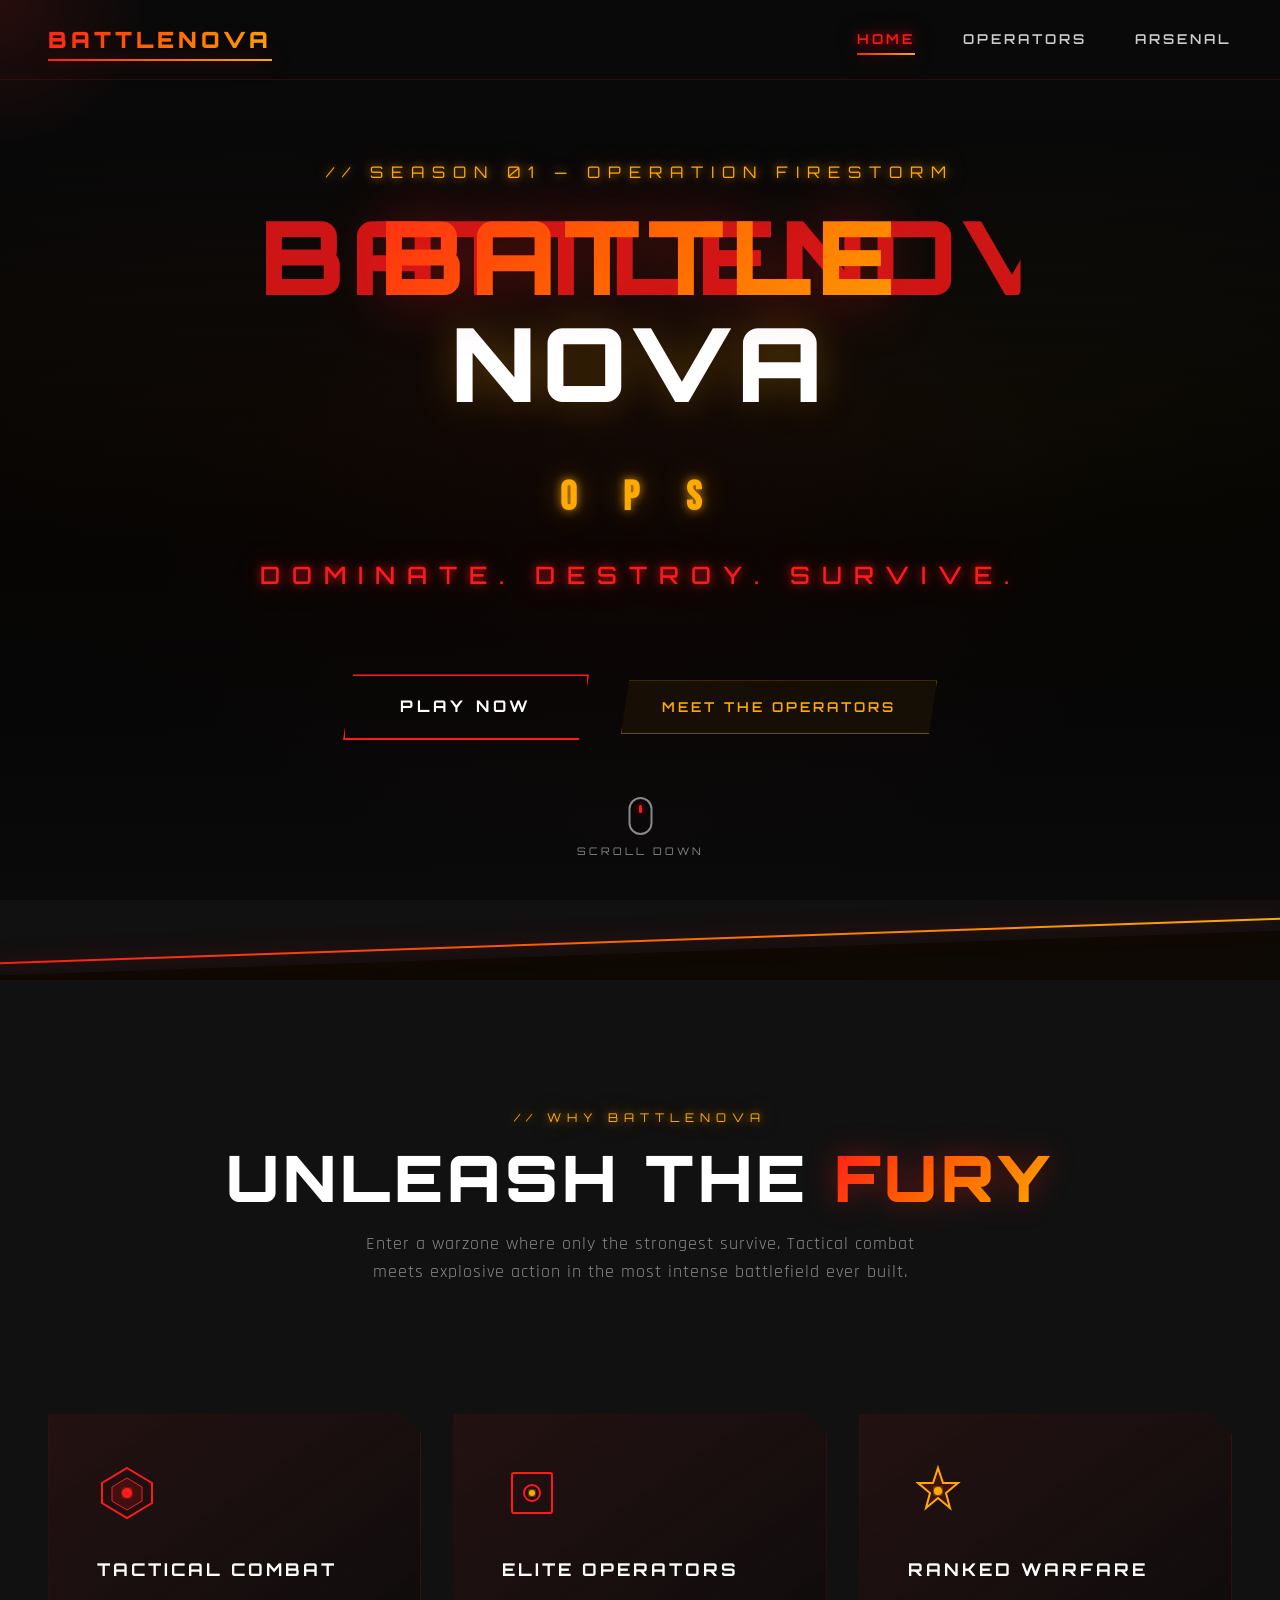
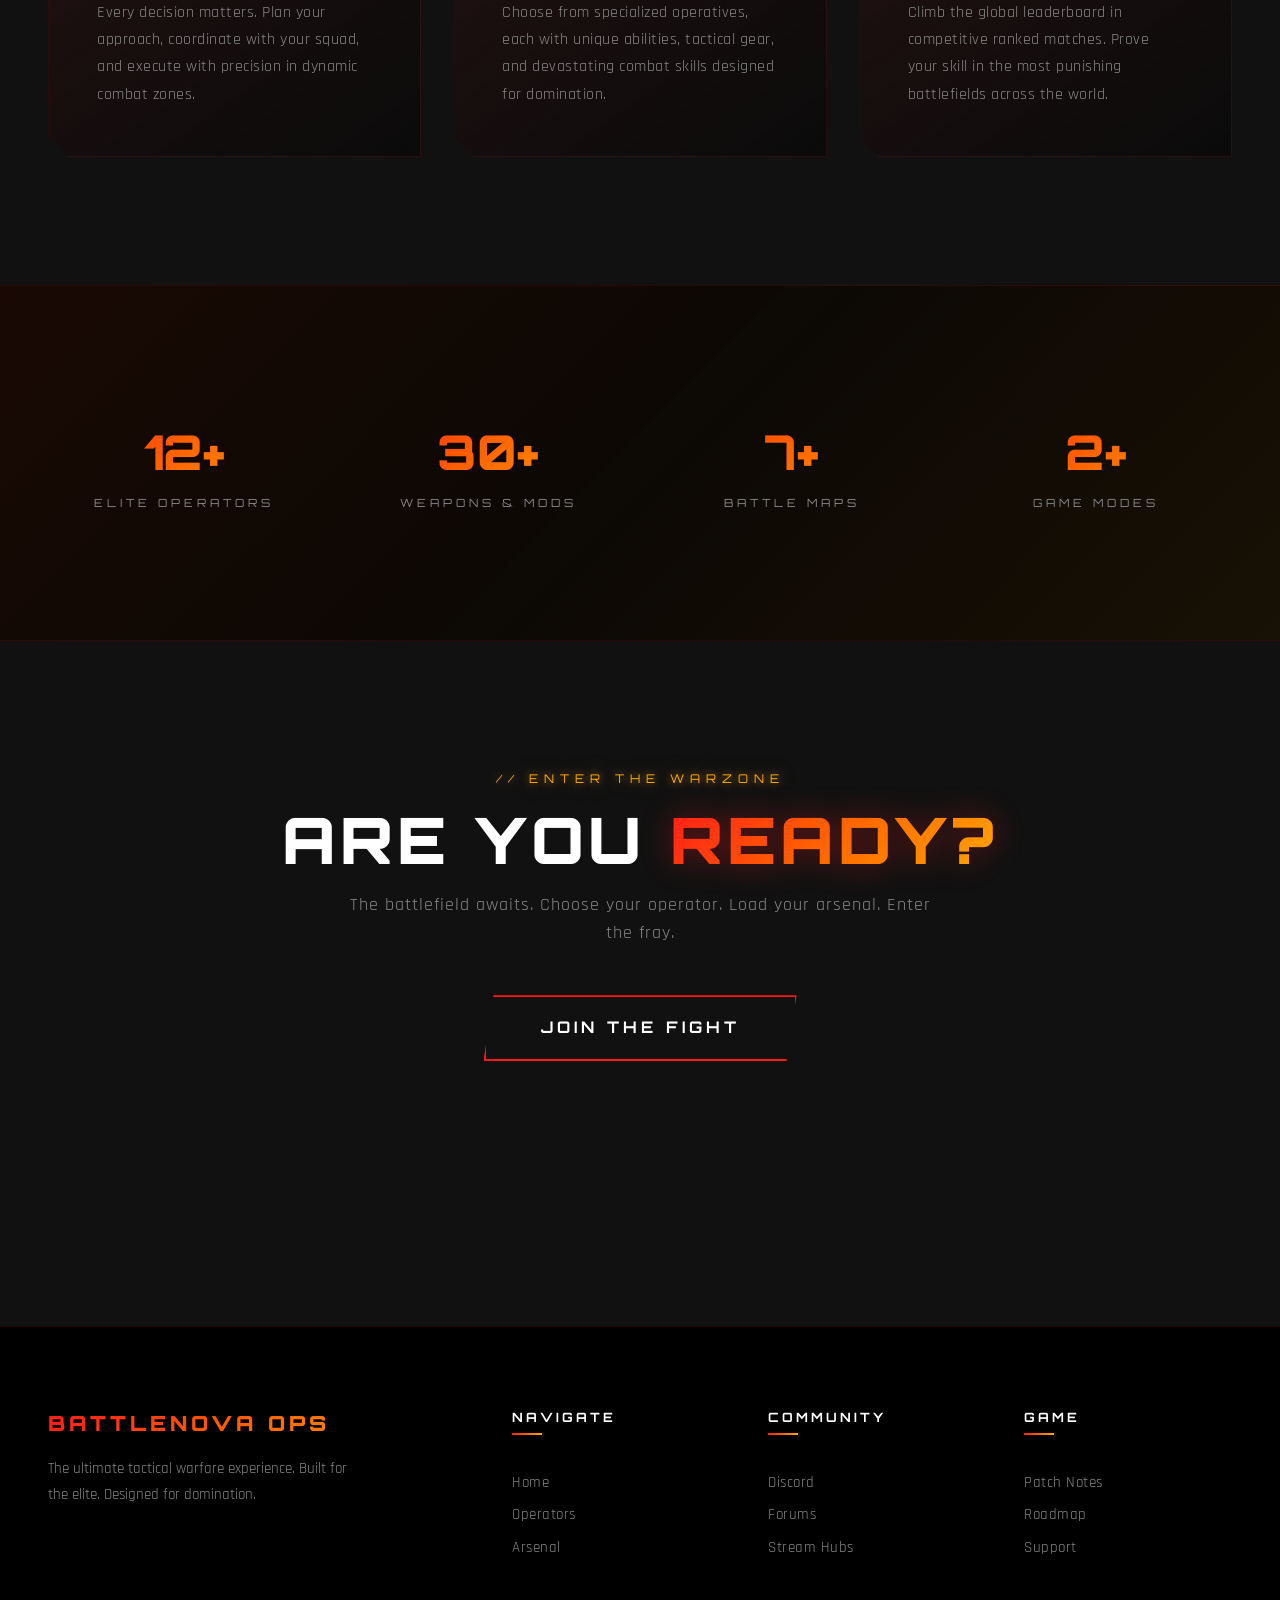
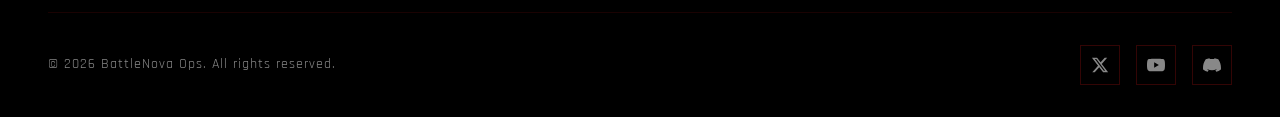
==== index.html @ f90d077b "Add files via upload" ====
<!DOCTYPE html>
<html lang="en">
<head>
  <meta charset="UTF-8">
  <meta name="viewport" content="width=device-width, initial-scale=1.0">
  <meta name="description" content="BattleNova Ops — An ultra-intense futuristic tactical shooter. Dominate. Destroy. Survive.">
  <title>BattleNova Ops — Dominate. Destroy. Survive.</title>
  <link rel="stylesheet" href="styles.css">
  <link rel="icon" href="data:image/svg+xml,<svg xmlns='http://www.w3.org/2000/svg' viewBox='0 0 100 100'><text y='.9em' font-size='90'>🔥</text></svg>">
</head>
<body class="animated-bg">
  <!-- Cursor Glow -->
  <div class="cursor-glow" id="cursorGlow"></div>

  <!-- Page Transition -->
  <div class="page-transition" id="pageTransition"></div>

  <!-- Particle Canvas -->
  <canvas id="particles-canvas"></canvas>

  <!-- Navigation -->
  <nav class="navbar" id="navbar">
    <a href="index.html" class="nav-logo">BattleNova</a>
    <ul class="nav-links" id="navLinks">
      <li><a href="index.html" class="nav-link active">Home</a></li>
      <li><a href="operators.html" class="nav-link">Operators</a></li>
      <li><a href="arsenal.html" class="nav-link">Arsenal</a></li>
    </ul>
    <div class="nav-toggle" id="navToggle">
      <span></span>
      <span></span>
      <span></span>
    </div>
  </nav>

  <!-- ===================== HERO SECTION ===================== -->
  <section class="hero" id="hero">
    <div class="hero-bg"></div>
    <div class="hero-overlay"></div>

    <div class="hero-content">
      <p class="hero-subtitle">// SEASON 01 — OPERATION FIRESTORM</p>

      <h1 class="hero-title glitch" data-text="BATTLENOVA">
        <span class="title-battle">BATTLE</span>
        <span class="title-nova">NOVA</span>
        <span class="title-ops">O P S</span>
      </h1>

      <p class="hero-tagline">
        <span>DOMINATE.</span> <span>DESTROY.</span> <span>SURVIVE.</span>
      </p>

      <div class="hero-buttons">
        <a href="#features" class="cta-btn" id="ctaPlay">PLAY NOW</a>
        <a href="operators.html" class="cta-btn-secondary">MEET THE OPERATORS</a>
      </div>
    </div>

    <div class="scroll-indicator">
      <div class="mouse"></div>
      <span>Scroll Down</span>
    </div>
  </section>

  <!-- ===================== FEATURES SECTION ===================== -->
  <div class="section-divider">
    <div class="divider-line"></div>
  </div>

  <section class="section section-dark" id="features">
    <div class="section-header reveal">
      <span class="section-label">// WHY BATTLENOVA</span>
      <h2 class="section-title">UNLEASH THE <span class="highlight">FURY</span></h2>
      <p class="section-desc">Enter a warzone where only the strongest survive. Tactical combat meets explosive action in the most intense battlefield ever built.</p>
    </div>

    <div class="features-grid">
      <!-- Feature 1 -->
      <div class="feature-card reveal">
        <div class="feature-icon">
          <svg viewBox="0 0 60 60" fill="none" xmlns="http://www.w3.org/2000/svg">
            <path d="M30 5L55 20V40L30 55L5 40V20L30 5Z" stroke="url(#grad1)" stroke-width="2" fill="none"/>
            <path d="M30 15L45 24V38L30 47L15 38V24L30 15Z" fill="rgba(255,26,26,0.15)" stroke="url(#grad1)" stroke-width="1"/>
            <circle cx="30" cy="30" r="5" fill="#ff1a1a" filter="url(#glow)"/>
            <defs>
              <linearGradient id="grad1" x1="5" y1="5" x2="55" y2="55">
                <stop stop-color="#ff1a1a"/><stop offset="1" stop-color="#ffaa00"/>
              </linearGradient>
              <filter id="glow"><feGaussianBlur stdDeviation="2" result="blur"/><feMerge><feMergeNode in="blur"/><feMergeNode in="SourceGraphic"/></feMerge></filter>
            </defs>
          </svg>
        </div>
        <h3>Tactical Combat</h3>
        <p>Every decision matters. Plan your approach, coordinate with your squad, and execute with precision in dynamic combat zones.</p>
      </div>

      <!-- Feature 2 -->
      <div class="feature-card reveal">
        <div class="feature-icon">
          <svg viewBox="0 0 60 60" fill="none" xmlns="http://www.w3.org/2000/svg">
            <rect x="10" y="10" width="40" height="40" stroke="url(#grad2)" stroke-width="2" rx="2" fill="none"/>
            <line x1="10" y1="30" x2="50" y2="30" stroke="url(#grad2)" stroke-width="1" opacity="0.5"/>
            <line x1="30" y1="10" x2="30" y2="50" stroke="url(#grad2)" stroke-width="1" opacity="0.5"/>
            <circle cx="30" cy="30" r="8" stroke="#ff1a1a" stroke-width="2" fill="none"/>
            <circle cx="30" cy="30" r="3" fill="#ffaa00" filter="url(#glow2)"/>
            <defs>
              <linearGradient id="grad2" x1="10" y1="10" x2="50" y2="50">
                <stop stop-color="#ff1a1a"/><stop offset="1" stop-color="#ffaa00"/>
              </linearGradient>
              <filter id="glow2"><feGaussianBlur stdDeviation="2" result="blur"/><feMerge><feMergeNode in="blur"/><feMergeNode in="SourceGraphic"/></feMerge></filter>
            </defs>
          </svg>
        </div>
        <h3>Elite Operators</h3>
        <p>Choose from specialized operatives, each with unique abilities, tactical gear, and devastating combat skills designed for domination.</p>
      </div>

      <!-- Feature 3 -->
      <div class="feature-card reveal">
        <div class="feature-icon">
          <svg viewBox="0 0 60 60" fill="none" xmlns="http://www.w3.org/2000/svg">
            <path d="M30 5L35 20H50L38 30L42 45L30 35L18 45L22 30L10 20H25L30 5Z" fill="rgba(255,26,26,0.15)" stroke="url(#grad3)" stroke-width="2"/>
            <circle cx="30" cy="28" r="4" fill="#ffaa00" filter="url(#glow3)"/>
            <defs>
              <linearGradient id="grad3" x1="10" y1="5" x2="50" y2="45">
                <stop stop-color="#ffaa00"/><stop offset="1" stop-color="#ff1a1a"/>
              </linearGradient>
              <filter id="glow3"><feGaussianBlur stdDeviation="2" result="blur"/><feMerge><feMergeNode in="blur"/><feMergeNode in="SourceGraphic"/></feMerge></filter>
            </defs>
          </svg>
        </div>
        <h3>Ranked Warfare</h3>
        <p>Climb the global leaderboard in competitive ranked matches. Prove your skill in the most punishing battlefields across the world.</p>
      </div>
    </div>
  </section>

  <!-- ===================== STATS SECTION ===================== -->
  <section class="section stats-section">
    <div class="stats-grid">
      <div class="stat-item reveal">
        <div class="stat-number" data-count="50">0</div>
        <div class="stat-text">Elite Operators</div>
      </div>
      <div class="stat-item reveal">
        <div class="stat-number" data-count="120">0</div>
        <div class="stat-text">Weapons & Mods</div>
      </div>
      <div class="stat-item reveal">
        <div class="stat-number" data-count="30">0</div>
        <div class="stat-text">Battle Maps</div>
      </div>
      <div class="stat-item reveal">
        <div class="stat-number" data-count="10">0</div>
        <div class="stat-text">Game Modes</div>
      </div>
    </div>
  </section>

  <!-- ===================== CTA SECTION ===================== -->
  <section class="section section-dark" style="text-align:center;">
    <div class="section-header reveal">
      <span class="section-label">// ENTER THE WARZONE</span>
      <h2 class="section-title">ARE YOU <span class="highlight">READY?</span></h2>
      <p class="section-desc" style="margin-bottom:3rem;">The battlefield awaits. Choose your operator. Load your arsenal. Enter the fray.</p>
      <a href="operators.html" class="cta-btn">JOIN THE FIGHT</a>
    </div>
  </section>

  <!-- ===================== FOOTER ===================== -->
  <footer class="footer">
    <div class="footer-content">
      <div class="footer-brand">
        <div class="footer-logo">BattleNova Ops</div>
        <p>The ultimate tactical warfare experience. Built for the elite. Designed for domination.</p>
      </div>
      <div class="footer-column">
        <h4>Navigate</h4>
        <a href="index.html">Home</a>
        <a href="operators.html">Operators</a>
        <a href="arsenal.html">Arsenal</a>
      </div>
      <div class="footer-column">
        <h4>Community</h4>
        <a href="#">Discord</a>
        <a href="#">Forums</a>
        <a href="#">Stream Hubs</a>
      </div>
      <div class="footer-column">
        <h4>Game</h4>
        <a href="#">Patch Notes</a>
        <a href="#">Roadmap</a>
        <a href="#">Support</a>
      </div>
    </div>
    <div class="footer-bottom">
      <p>&copy; 2026 BattleNova Ops. All rights reserved.</p>
      <div class="footer-socials">
        <a href="#" aria-label="Twitter">
          <svg width="18" height="18" viewBox="0 0 24 24" fill="currentColor"><path d="M18.244 2.25h3.308l-7.227 8.26 8.502 11.24H16.17l-5.214-6.817L4.99 21.75H1.68l7.73-8.835L1.254 2.25H8.08l4.713 6.231zm-1.161 17.52h1.833L7.084 4.126H5.117z"/></svg>
        </a>
        <a href="#" aria-label="YouTube">
          <svg width="18" height="18" viewBox="0 0 24 24" fill="currentColor"><path d="M23.498 6.186a3.016 3.016 0 0 0-2.122-2.136C19.505 3.545 12 3.545 12 3.545s-7.505 0-9.377.505A3.017 3.017 0 0 0 .502 6.186C0 8.07 0 12 0 12s0 3.93.502 5.814a3.016 3.016 0 0 0 2.122 2.136c1.871.505 9.376.505 9.376.505s7.505 0 9.377-.505a3.015 3.015 0 0 0 2.122-2.136C24 15.93 24 12 24 12s0-3.93-.502-5.814zM9.545 15.568V8.432L15.818 12l-6.273 3.568z"/></svg>
        </a>
        <a href="#" aria-label="Discord">
          <svg width="18" height="18" viewBox="0 0 24 24" fill="currentColor"><path d="M20.317 4.3698a19.7913 19.7913 0 00-4.8851-1.5152.0741.0741 0 00-.0785.0371c-.211.3753-.4447.8648-.6083 1.2495-1.8447-.2762-3.68-.2762-5.4868 0-.1636-.3933-.4058-.8742-.6177-1.2495a.077.077 0 00-.0785-.037 19.7363 19.7363 0 00-4.8852 1.515.0699.0699 0 00-.0321.0277C.5334 9.0458-.319 13.5799.0992 18.0578a.0824.0824 0 00.0312.0561c2.0528 1.5076 4.0413 2.4228 5.9929 3.0294a.0777.0777 0 00.0842-.0276c.4616-.6304.8731-1.2952 1.226-1.9942a.076.076 0 00-.0416-.1057c-.6528-.2476-1.2743-.5495-1.8722-.8923a.077.077 0 01-.0076-.1277c.1258-.0943.2517-.1923.3718-.2914a.0743.0743 0 01.0776-.0105c3.9278 1.7933 8.18 1.7933 12.0614 0a.0739.0739 0 01.0785.0095c.1202.099.246.1981.3728.2924a.077.077 0 01-.0066.1276 12.2986 12.2986 0 01-1.873.8914.0766.0766 0 00-.0407.1067c.3604.698.7719 1.3628 1.225 1.9932a.076.076 0 00.0842.0286c1.961-.6067 3.9495-1.5219 6.0023-3.0294a.077.077 0 00.0313-.0552c.5004-5.177-.8382-9.6739-3.5485-13.6604a.061.061 0 00-.0312-.0286z"/></svg>
        </a>
      </div>
    </div>
  </footer>

  <script src="main.js"></script>
</body>
</html>
---- styles.css ----
/* ============================================
   BATTLENOVA OPS — DESIGN SYSTEM
   Ultra-aggressive, cinematic gaming UI
   ============================================ */

/* ---------- Google Fonts ---------- */
@import url('https://fonts.googleapis.com/css2?family=Orbitron:wght@400;500;600;700;800;900&family=Rajdhani:wght@300;400;500;600;700&family=Bebas+Neue&display=swap');

/* ---------- CSS Custom Properties ---------- */
:root {
  /* Colors */
  --clr-black: #000000;
  --clr-bg: #0a0a0a;
  --clr-bg-alt: #111111;
  --clr-surface: #1a1a1a;
  --clr-surface-hover: #222222;
  --clr-red: #ff1a1a;
  --clr-red-dark: #cc0000;
  --clr-red-glow: rgba(255, 26, 26, 0.6);
  --clr-yellow: #ffaa00;
  --clr-yellow-glow: rgba(255, 170, 0, 0.5);
  --clr-orange: #ff6600;
  --clr-white: #ffffff;
  --clr-gray: #888888;
  --clr-gray-light: #cccccc;
  --clr-gray-dark: #333333;

  /* Gradients */
  --grad-fire: linear-gradient(135deg, #ff1a1a, #ff6600, #ffaa00);
  --grad-fire-reverse: linear-gradient(135deg, #ffaa00, #ff6600, #ff1a1a);
  --grad-dark: linear-gradient(180deg, #0a0a0a 0%, #111111 50%, #0a0a0a 100%);
  --grad-hero: linear-gradient(180deg, rgba(0, 0, 0, 0) 0%, rgba(0, 0, 0, 0.7) 60%, #0a0a0a 100%);
  --grad-card: linear-gradient(145deg, rgba(255, 26, 26, 0.08) 0%, rgba(10, 10, 10, 0.95) 100%);

  /* Typography */
  --font-display: 'Orbitron', sans-serif;
  --font-heading: 'Bebas Neue', sans-serif;
  --font-body: 'Rajdhani', sans-serif;

  /* Spacing */
  --space-xs: 0.25rem;
  --space-sm: 0.5rem;
  --space-md: 1rem;
  --space-lg: 2rem;
  --space-xl: 3rem;
  --space-2xl: 5rem;
  --space-3xl: 8rem;

  /* Effects */
  --glow-red: 0 0 20px rgba(255, 26, 26, 0.5), 0 0 40px rgba(255, 26, 26, 0.2);
  --glow-yellow: 0 0 20px rgba(255, 170, 0, 0.5), 0 0 40px rgba(255, 170, 0, 0.2);
  --glow-text-red: 0 0 10px rgba(255, 26, 26, 0.8), 0 0 30px rgba(255, 26, 26, 0.4);
  --glow-text-yellow: 0 0 10px rgba(255, 170, 0, 0.8), 0 0 30px rgba(255, 170, 0, 0.4);
  --border-glow: 1px solid rgba(255, 26, 26, 0.3);

  /* Transitions */
  --transition-fast: 0.2s cubic-bezier(0.4, 0, 0.2, 1);
  --transition-normal: 0.4s cubic-bezier(0.4, 0, 0.2, 1);
  --transition-slow: 0.6s cubic-bezier(0.4, 0, 0.2, 1);
}

/* ---------- Reset & Base ---------- */
*,
*::before,
*::after {
  margin: 0;
  padding: 0;
  box-sizing: border-box;
}

html {
  scroll-behavior: smooth;
  font-size: 16px;
  overflow-x: hidden;
}

body {
  font-family: var(--font-body);
  background: var(--clr-bg);
  color: var(--clr-white);
  line-height: 1.6;
  overflow-x: hidden;
  cursor: default;
  min-height: 100vh;
}

a {
  color: inherit;
  text-decoration: none;
}

ul,
ol {
  list-style: none;
}

img {
  max-width: 100%;
  display: block;
}

/* ---------- Custom Cursor Glow ---------- */
.cursor-glow {
  position: fixed;
  width: 300px;
  height: 300px;
  border-radius: 50%;
  pointer-events: none;
  z-index: 9999;
  background: radial-gradient(circle, rgba(255, 26, 26, 0.12) 0%, transparent 70%);
  transform: translate(-50%, -50%);
  transition: opacity 0.3s;
  mix-blend-mode: screen;
}

/* ---------- Page Transition Overlay ---------- */
.page-transition {
  position: fixed;
  inset: 0;
  background: var(--clr-black);
  z-index: 10000;
  pointer-events: none;
  opacity: 0;
  transition: opacity 0.4s ease;
}

.page-transition.active {
  opacity: 1;
}

/* ---------- Particle Canvas ---------- */
#particles-canvas {
  position: fixed;
  inset: 0;
  z-index: 0;
  pointer-events: none;
}

/* ---------- NAVIGATION ---------- */
.navbar {
  position: fixed;
  top: 0;
  left: 0;
  right: 0;
  z-index: 1000;
  padding: 0 var(--space-xl);
  height: 80px;
  display: flex;
  align-items: center;
  justify-content: space-between;
  background: rgba(10, 10, 10, 0.85);
  backdrop-filter: blur(20px);
  border-bottom: 1px solid rgba(255, 26, 26, 0.15);
  transition: var(--transition-normal);
}

.navbar.scrolled {
  height: 65px;
  background: rgba(10, 10, 10, 0.95);
  box-shadow: 0 2px 30px rgba(255, 26, 26, 0.15);
  border-bottom-color: rgba(255, 26, 26, 0.3);
}

.nav-logo {
  font-family: var(--font-display);
  font-size: 1.4rem;
  font-weight: 900;
  letter-spacing: 4px;
  text-transform: uppercase;
  background: var(--grad-fire);
  -webkit-background-clip: text;
  background-clip: text;
  -webkit-text-fill-color: transparent;
  position: relative;
}

.nav-logo::after {
  content: '';
  position: absolute;
  bottom: -4px;
  left: 0;
  width: 100%;
  height: 2px;
  background: var(--grad-fire);
  box-shadow: var(--glow-red);
}

.nav-links {
  display: flex;
  gap: var(--space-xl);
  align-items: center;
}

.nav-link {
  font-family: var(--font-display);
  font-size: 0.85rem;
  font-weight: 600;
  letter-spacing: 3px;
  text-transform: uppercase;
  color: var(--clr-gray-light);
  position: relative;
  padding: var(--space-sm) 0;
  transition: var(--transition-fast);
}

.nav-link::after {
  content: '';
  position: absolute;
  bottom: 0;
  left: 50%;
  width: 0;
  height: 2px;
  background: var(--grad-fire);
  transition: var(--transition-normal);
  transform: translateX(-50%);
  box-shadow: none;
}

.nav-link:hover,
.nav-link.active {
  color: var(--clr-red);
  text-shadow: var(--glow-text-red);
}

.nav-link:hover::after,
.nav-link.active::after {
  width: 100%;
  box-shadow: var(--glow-red);
}

/* Mobile Menu Toggle */
.nav-toggle {
  display: none;
  flex-direction: column;
  gap: 6px;
  cursor: pointer;
  padding: 5px;
  z-index: 1001;
}

.nav-toggle span {
  width: 28px;
  height: 2px;
  background: var(--clr-white);
  transition: var(--transition-fast);
}

.nav-toggle.active span:nth-child(1) {
  transform: rotate(45deg) translateY(5.6px) translateX(5.6px);
  background: var(--clr-red);
}

.nav-toggle.active span:nth-child(2) {
  opacity: 0;
}

.nav-toggle.active span:nth-child(3) {
  transform: rotate(-45deg) translateY(-5.6px) translateX(5.6px);
  background: var(--clr-red);
}

/* ---------- HERO SECTION ---------- */
.hero {
  position: relative;
  min-height: 100vh;
  display: flex;
  align-items: center;
  justify-content: center;
  text-align: center;
  overflow: hidden;
  z-index: 1;
}

.hero-bg {
  position: absolute;
  inset: 0;
  background: radial-gradient(ellipse at center bottom, rgba(255, 26, 26, 0.15) 0%, transparent 60%),
    radial-gradient(ellipse at 20% 50%, rgba(255, 102, 0, 0.08) 0%, transparent 50%),
    radial-gradient(ellipse at 80% 50%, rgba(255, 170, 0, 0.08) 0%, transparent 50%),
    var(--clr-bg);
  z-index: -2;
}

.hero-overlay {
  position: absolute;
  inset: 0;
  background: var(--grad-hero);
  z-index: -1;
}

.hero-content {
  position: relative;
  z-index: 2;
  padding: var(--space-lg);
}

.hero-subtitle {
  font-family: var(--font-display);
  font-size: clamp(0.75rem, 1.5vw, 1rem);
  letter-spacing: 8px;
  text-transform: uppercase;
  color: var(--clr-yellow);
  margin-bottom: var(--space-md);
  opacity: 0;
  animation: fadeSlideUp 0.8s 0.2s forwards;
  text-shadow: var(--glow-text-yellow);
}

.hero-title {
  font-family: var(--font-display);
  font-size: clamp(2.5rem, 8vw, 7rem);
  font-weight: 900;
  letter-spacing: 6px;
  text-transform: uppercase;
  line-height: 1.05;
  margin-bottom: var(--space-lg);
  opacity: 0;
  animation: fadeSlideUp 1s 0.4s forwards;
  position: relative;
}

.hero-title .title-battle {
  display: block;
  background: var(--grad-fire);
  -webkit-background-clip: text;
  background-clip: text;
  -webkit-text-fill-color: transparent;
  text-shadow: none;
  filter: drop-shadow(0 0 30px rgba(255, 26, 26, 0.4));
}

.hero-title .title-nova {
  display: block;
  color: var(--clr-white);
  text-shadow: 0 0 40px rgba(255, 170, 0, 0.3);
}

.hero-title .title-ops {
  font-family: var(--font-heading);
  font-size: 0.4em;
  letter-spacing: 20px;
  color: var(--clr-yellow);
  text-shadow: var(--glow-text-yellow);
}

/* Glitch Effect */
.glitch {
  position: relative;
}

.glitch::before,
.glitch::after {
  content: attr(data-text);
  position: absolute;
  top: 0;
  left: 0;
  width: 100%;
  height: 100%;
  opacity: 0.8;
}

.glitch::before {
  animation: glitch-1 3s infinite linear alternate-reverse;
  clip-path: polygon(0 0, 100% 0, 100% 33%, 0 33%);
  -webkit-text-fill-color: var(--clr-red);
  filter: none;
}

.glitch::after {
  animation: glitch-2 3s infinite linear alternate-reverse;
  clip-path: polygon(0 67%, 100% 67%, 100% 100%, 0 100%);
  -webkit-text-fill-color: var(--clr-yellow);
  filter: none;
}

.hero-tagline {
  font-family: var(--font-display);
  font-size: clamp(0.9rem, 2vw, 1.5rem);
  letter-spacing: 12px;
  text-transform: uppercase;
  color: var(--clr-gray-light);
  margin-bottom: var(--space-2xl);
  opacity: 0;
  animation: fadeSlideUp 1s 0.6s forwards;
  font-weight: 500;
}

.hero-tagline span {
  color: var(--clr-red);
  text-shadow: var(--glow-text-red);
}

/* CTA Button */
.cta-btn {
  display: inline-block;
  padding: 18px 55px;
  font-family: var(--font-display);
  font-size: 1rem;
  font-weight: 700;
  letter-spacing: 4px;
  text-transform: uppercase;
  color: var(--clr-white);
  background: transparent;
  border: 2px solid var(--clr-red);
  position: relative;
  overflow: hidden;
  cursor: pointer;
  transition: var(--transition-normal);
  opacity: 0;
  animation: fadeSlideUp 1s 0.8s forwards;
  clip-path: polygon(10px 0, 100% 0, calc(100% - 10px) 100%, 0 100%);
}

.cta-btn::before {
  content: '';
  position: absolute;
  inset: 0;
  background: var(--grad-fire);
  opacity: 0;
  transition: var(--transition-normal);
  z-index: -1;
}

.cta-btn:hover {
  transform: scale(1.08) translateY(-2px);
  border-color: var(--clr-yellow);
  box-shadow: 0 0 30px rgba(255, 26, 26, 0.5), 0 0 60px rgba(255, 170, 0, 0.3);
  color: var(--clr-black);
  text-shadow: none;
}

.cta-btn:hover::before {
  opacity: 1;
}

/* Secondary CTA */
.cta-btn-secondary {
  display: inline-block;
  padding: 15px 40px;
  font-family: var(--font-display);
  font-size: 0.85rem;
  font-weight: 600;
  letter-spacing: 3px;
  text-transform: uppercase;
  color: var(--clr-yellow);
  border: 1px solid rgba(255, 170, 0, 0.4);
  background: rgba(255, 170, 0, 0.05);
  position: relative;
  overflow: hidden;
  cursor: pointer;
  transition: var(--transition-normal);
  clip-path: polygon(8px 0, 100% 0, calc(100% - 8px) 100%, 0 100%);
}

.cta-btn-secondary:hover {
  background: rgba(255, 170, 0, 0.15);
  border-color: var(--clr-yellow);
  box-shadow: var(--glow-yellow);
  transform: translateY(-2px);
}

.hero-buttons {
  display: flex;
  gap: var(--space-lg);
  justify-content: center;
  align-items: center;
  flex-wrap: wrap;
  opacity: 0;
  animation: fadeSlideUp 1s 0.8s forwards;
}

/* ---------- SCROLL INDICATOR ---------- */
.scroll-indicator {
  position: absolute;
  bottom: 40px;
  left: 50%;
  transform: translateX(-50%);
  display: flex;
  flex-direction: column;
  align-items: center;
  gap: var(--space-sm);
  opacity: 0;
  animation: fadeIn 1s 1.5s forwards;
}

.scroll-indicator span {
  font-family: var(--font-display);
  font-size: 0.65rem;
  letter-spacing: 3px;
  text-transform: uppercase;
  color: var(--clr-gray);
}

.scroll-indicator .mouse {
  width: 24px;
  height: 38px;
  border: 2px solid var(--clr-gray);
  border-radius: 12px;
  position: relative;
}

.scroll-indicator .mouse::before {
  content: '';
  position: absolute;
  top: 6px;
  left: 50%;
  transform: translateX(-50%);
  width: 3px;
  height: 8px;
  background: var(--clr-red);
  border-radius: 2px;
  animation: scrollMouse 1.5s infinite;
  box-shadow: 0 0 6px var(--clr-red-glow);
}

/* ---------- SECTION STYLES ---------- */
.section {
  position: relative;
  z-index: 1;
  padding: var(--space-3xl) var(--space-xl);
}

.section-dark {
  background: var(--clr-bg-alt);
}

/* Diagonal Divider */
.section-divider {
  position: relative;
  height: 80px;
  overflow: hidden;
  z-index: 2;
}

.section-divider::before {
  content: '';
  position: absolute;
  top: 0;
  left: -10%;
  width: 120%;
  height: 100%;
  background: var(--clr-bg-alt);
  transform: skewY(-2deg);
  transform-origin: top left;
}

.section-divider .divider-line {
  position: absolute;
  top: 50%;
  left: 0;
  width: 100%;
  height: 2px;
  background: var(--grad-fire);
  box-shadow: var(--glow-red);
  transform: skewY(-2deg);
  z-index: 1;
}

/* Section Headers */
.section-header {
  text-align: center;
  margin-bottom: var(--space-3xl);
}

.section-label {
  font-family: var(--font-display);
  font-size: 0.75rem;
  letter-spacing: 6px;
  text-transform: uppercase;
  color: var(--clr-yellow);
  text-shadow: var(--glow-text-yellow);
  margin-bottom: var(--space-md);
  display: block;
}

.section-title {
  font-family: var(--font-display);
  font-size: clamp(2rem, 5vw, 4rem);
  font-weight: 900;
  letter-spacing: 4px;
  text-transform: uppercase;
  line-height: 1.1;
  margin-bottom: var(--space-md);
}

.section-title .highlight {
  background: var(--grad-fire);
  -webkit-background-clip: text;
  background-clip: text;
  -webkit-text-fill-color: transparent;
  filter: drop-shadow(0 0 15px rgba(255, 26, 26, 0.4));
}

.section-desc {
  font-family: var(--font-body);
  font-size: 1.1rem;
  color: var(--clr-gray);
  max-width: 600px;
  margin: 0 auto;
  letter-spacing: 1px;
}

/* ---------- FEATURES SECTION ---------- */
.features-grid {
  display: grid;
  grid-template-columns: repeat(auto-fit, minmax(300px, 1fr));
  gap: var(--space-lg);
  max-width: 1200px;
  margin: 0 auto;
}

.feature-card {
  background: var(--grad-card);
  border: 1px solid rgba(255, 26, 26, 0.1);
  padding: var(--space-xl);
  position: relative;
  overflow: hidden;
  transition: var(--transition-normal);
  clip-path: polygon(0 0, calc(100% - 20px) 0, 100% 20px, 100% 100%, 20px 100%, 0 calc(100% - 20px));
}

.feature-card::before {
  content: '';
  position: absolute;
  top: 0;
  left: 0;
  width: 100%;
  height: 3px;
  background: var(--grad-fire);
  transform: scaleX(0);
  transform-origin: left;
  transition: var(--transition-normal);
}

.feature-card:hover {
  border-color: rgba(255, 26, 26, 0.3);
  transform: translateY(-8px);
  box-shadow: 0 20px 40px rgba(0, 0, 0, 0.5), 0 0 30px rgba(255, 26, 26, 0.1);
}

.feature-card:hover::before {
  transform: scaleX(1);
}

.feature-icon {
  width: 60px;
  height: 60px;
  margin-bottom: var(--space-lg);
  position: relative;
}

.feature-icon svg {
  width: 100%;
  height: 100%;
}

.feature-card h3 {
  font-family: var(--font-display);
  font-size: 1.1rem;
  font-weight: 700;
  letter-spacing: 3px;
  text-transform: uppercase;
  margin-bottom: var(--space-md);
  color: var(--clr-white);
}

.feature-card p {
  color: var(--clr-gray);
  font-size: 1rem;
  line-height: 1.7;
  letter-spacing: 0.5px;
}

/* ---------- OPERATOR CARDS ---------- */
.operators-grid {
  display: grid;
  grid-template-columns: repeat(auto-fit, minmax(320px, 1fr));
  gap: var(--space-lg);
  max-width: 1400px;
  margin: 0 auto;
}

.operator-card {
  background: linear-gradient(165deg, rgba(26, 26, 26, 0.9) 0%, rgba(10, 10, 10, 0.98) 100%);
  border: 1px solid rgba(255, 26, 26, 0.12);
  overflow: hidden;
  position: relative;
  transition: var(--transition-normal);
  cursor: pointer;
  transform-style: preserve-3d;
  perspective: 1000px;
}

.operator-card::before {
  content: '';
  position: absolute;
  inset: 0;
  border: 1px solid transparent;
  background: linear-gradient(135deg, rgba(255, 26, 26, 0.2), transparent, rgba(255, 170, 0, 0.2)) border-box;
  -webkit-mask: linear-gradient(#fff 0 0) padding-box, linear-gradient(#fff 0 0);
  -webkit-mask-composite: xor;
  mask-composite: exclude;
  opacity: 0;
  transition: var(--transition-normal);
}

.operator-card:hover::before {
  opacity: 1;
}

.operator-card:hover {
  border-color: rgba(255, 26, 26, 0.3);
  box-shadow: 0 20px 60px rgba(0, 0, 0, 0.6), 0 0 40px rgba(255, 26, 26, 0.15);
}

.operator-img-wrapper {
  position: relative;
  height: 360px;
  overflow: hidden;
  background: linear-gradient(180deg, rgba(255, 26, 26, 0.05) 0%, rgba(10, 10, 10, 1) 100%);
}

.operator-img-wrapper .operator-visual {
  width: 100%;
  height: 100%;
  display: flex;
  align-items: center;
  justify-content: center;
  position: relative;
}

.operator-img-wrapper .operator-visual svg {
  width: 200px;
  height: 280px;
  opacity: 0.85;
  filter: drop-shadow(0 0 20px rgba(255, 26, 26, 0.3));
  transition: var(--transition-normal);
}

.operator-card:hover .operator-visual svg {
  transform: scale(1.05);
  opacity: 1;
  filter: drop-shadow(0 0 30px rgba(255, 26, 26, 0.5));
}

.operator-img-wrapper::after {
  content: '';
  position: absolute;
  bottom: 0;
  left: 0;
  width: 100%;
  height: 50%;
  background: linear-gradient(transparent, rgba(10, 10, 10, 1));
  pointer-events: none;
}

.operator-role {
  position: absolute;
  top: 15px;
  right: 15px;
  font-family: var(--font-display);
  font-size: 0.65rem;
  letter-spacing: 3px;
  text-transform: uppercase;
  color: var(--clr-yellow);
  padding: 4px 12px;
  border: 1px solid rgba(255, 170, 0, 0.3);
  background: rgba(0, 0, 0, 0.7);
  z-index: 2;
}

.operator-info {
  padding: var(--space-lg);
  position: relative;
}

.operator-name {
  font-family: var(--font-display);
  font-size: 1.3rem;
  font-weight: 800;
  letter-spacing: 3px;
  text-transform: uppercase;
  margin-bottom: var(--space-xs);
  color: var(--clr-white);
}

.operator-codename {
  font-family: var(--font-display);
  font-size: 0.7rem;
  letter-spacing: 4px;
  text-transform: uppercase;
  color: var(--clr-red);
  text-shadow: var(--glow-text-red);
  margin-bottom: var(--space-lg);
}

.operator-stats {
  display: flex;
  flex-direction: column;
  gap: var(--space-sm);
}

.stat-row {
  display: flex;
  align-items: center;
  gap: var(--space-md);
}

.stat-label {
  font-family: var(--font-display);
  font-size: 0.65rem;
  letter-spacing: 2px;
  text-transform: uppercase;
  color: var(--clr-gray);
  min-width: 80px;
}

.stat-bar {
  flex: 1;
  height: 6px;
  background: rgba(255, 255, 255, 0.08);
  position: relative;
  overflow: hidden;
}

.stat-bar-fill {
  height: 100%;
  background: var(--grad-fire);
  width: 0;
  transition: width 1.2s cubic-bezier(0.4, 0, 0.2, 1);
  position: relative;
  box-shadow: 0 0 10px rgba(255, 26, 26, 0.4);
}

.stat-bar-fill::after {
  content: '';
  position: absolute;
  right: 0;
  top: -2px;
  width: 2px;
  height: 10px;
  background: var(--clr-yellow);
  box-shadow: var(--glow-yellow);
}

.stat-value {
  font-family: var(--font-display);
  font-size: 0.75rem;
  font-weight: 700;
  color: var(--clr-yellow);
  min-width: 30px;
  text-align: right;
}

/* ---------- WEAPON CARDS ---------- */
.arsenal-grid {
  display: grid;
  grid-template-columns: repeat(auto-fit, minmax(350px, 1fr));
  gap: var(--space-lg);
  max-width: 1400px;
  margin: 0 auto;
}

.weapon-card {
  background: linear-gradient(165deg, rgba(26, 26, 26, 0.8) 0%, rgba(10, 10, 10, 0.95) 100%);
  border: 1px solid rgba(255, 26, 26, 0.1);
  overflow: hidden;
  position: relative;
  transition: var(--transition-normal);
  cursor: pointer;
}

.weapon-card::before {
  content: '';
  position: absolute;
  top: 0;
  left: 0;
  width: 4px;
  height: 0;
  background: var(--grad-fire);
  transition: var(--transition-slow);
  box-shadow: var(--glow-red);
}

.weapon-card:hover::before {
  height: 100%;
}

.weapon-card:hover {
  border-color: rgba(255, 26, 26, 0.25);
  transform: translateY(-5px);
  box-shadow: 0 15px 40px rgba(0, 0, 0, 0.5), 0 0 25px rgba(255, 26, 26, 0.1);
}

.weapon-img-wrapper {
  padding: var(--space-xl) var(--space-lg);
  position: relative;
  display: flex;
  align-items: center;
  justify-content: center;
  min-height: 200px;
  background: linear-gradient(135deg, rgba(255, 26, 26, 0.03) 0%, transparent 100%);
}

.weapon-img-wrapper svg {
  width: 280px;
  height: 120px;
  opacity: 0.9;
  filter: drop-shadow(0 0 15px rgba(255, 26, 26, 0.2));
  transition: var(--transition-normal);
}

.weapon-card:hover .weapon-img-wrapper svg {
  transform: scale(1.05) translateX(5px);
  filter: drop-shadow(0 0 25px rgba(255, 26, 26, 0.4));
}

.weapon-type-badge {
  position: absolute;
  top: 15px;
  left: 15px;
  font-family: var(--font-display);
  font-size: 0.6rem;
  letter-spacing: 3px;
  text-transform: uppercase;
  color: var(--clr-yellow);
  padding: 3px 10px;
  border: 1px solid rgba(255, 170, 0, 0.25);
  background: rgba(0, 0, 0, 0.6);
}

.weapon-info {
  padding: var(--space-lg);
  border-top: 1px solid rgba(255, 26, 26, 0.08);
}

.weapon-name {
  font-family: var(--font-display);
  font-size: 1.1rem;
  font-weight: 800;
  letter-spacing: 3px;
  text-transform: uppercase;
  margin-bottom: var(--space-xs);
}

.weapon-desc {
  font-size: 0.9rem;
  color: var(--clr-gray);
  margin-bottom: var(--space-md);
  letter-spacing: 0.5px;
}

.weapon-specs {
  display: grid;
  grid-template-columns: repeat(3, 1fr);
  gap: var(--space-sm);
}

.weapon-spec {
  text-align: center;
  padding: var(--space-sm);
  background: rgba(255, 255, 255, 0.03);
  border: 1px solid rgba(255, 255, 255, 0.05);
}

.weapon-spec-value {
  font-family: var(--font-display);
  font-size: 1rem;
  font-weight: 700;
  color: var(--clr-red);
  text-shadow: var(--glow-text-red);
  display: block;
}

.weapon-spec-label {
  font-family: var(--font-display);
  font-size: 0.55rem;
  letter-spacing: 2px;
  text-transform: uppercase;
  color: var(--clr-gray);
  margin-top: 2px;
}

/* Weapon specs slide-in */
.weapon-specs-overlay {
  position: absolute;
  bottom: 0;
  left: 0;
  right: 0;
  padding: var(--space-lg);
  background: linear-gradient(transparent, rgba(0, 0, 0, 0.95));
  transform: translateY(100%);
  transition: var(--transition-normal);
  z-index: 2;
}

.weapon-card:hover .weapon-specs-overlay {
  transform: translateY(0);
}

/* ---------- STATS COUNTER SECTION ---------- */
.stats-section {
  background: linear-gradient(135deg, rgba(255, 26, 26, 0.05), transparent, rgba(255, 170, 0, 0.05));
  border-top: 1px solid rgba(255, 26, 26, 0.1);
  border-bottom: 1px solid rgba(255, 26, 26, 0.1);
}

.stats-grid {
  display: grid;
  grid-template-columns: repeat(auto-fit, minmax(200px, 1fr));
  gap: var(--space-lg);
  max-width: 1200px;
  margin: 0 auto;
  text-align: center;
}

.stat-item .stat-number {
  font-family: var(--font-display);
  font-size: clamp(2rem, 4vw, 3rem);
  font-weight: 900;
  background: var(--grad-fire);
  -webkit-background-clip: text;
  background-clip: text;
  -webkit-text-fill-color: transparent;
  margin-bottom: var(--space-xs);
}

.stat-item .stat-text {
  font-family: var(--font-display);
  font-size: 0.7rem;
  letter-spacing: 4px;
  text-transform: uppercase;
  color: var(--clr-gray);
}

/* ---------- FOOTER ---------- */
.footer {
  background: var(--clr-black);
  border-top: 1px solid rgba(255, 26, 26, 0.15);
  padding: var(--space-2xl) var(--space-xl) var(--space-lg);
  position: relative;
  z-index: 1;
}

.footer-content {
  display: grid;
  grid-template-columns: 2fr repeat(3, 1fr);
  gap: var(--space-xl);
  max-width: 1200px;
  margin: 0 auto var(--space-xl);
}

.footer-brand .footer-logo {
  font-family: var(--font-display);
  font-size: 1.3rem;
  font-weight: 900;
  letter-spacing: 4px;
  text-transform: uppercase;
  background: var(--grad-fire);
  -webkit-background-clip: text;
  background-clip: text;
  -webkit-text-fill-color: transparent;
  margin-bottom: var(--space-md);
}

.footer-brand p {
  color: var(--clr-gray);
  font-size: 0.95rem;
  line-height: 1.7;
  max-width: 300px;
}

.footer-column h4 {
  font-family: var(--font-display);
  font-size: 0.8rem;
  letter-spacing: 3px;
  text-transform: uppercase;
  color: var(--clr-white);
  margin-bottom: var(--space-lg);
  position: relative;
  padding-bottom: var(--space-sm);
}

.footer-column h4::after {
  content: '';
  position: absolute;
  bottom: 0;
  left: 0;
  width: 30px;
  height: 2px;
  background: var(--grad-fire);
}

.footer-column a {
  display: block;
  color: var(--clr-gray);
  font-size: 0.95rem;
  padding: var(--space-xs) 0;
  transition: var(--transition-fast);
  letter-spacing: 0.5px;
}

.footer-column a:hover {
  color: var(--clr-red);
  padding-left: 8px;
  text-shadow: var(--glow-text-red);
}

.footer-bottom {
  border-top: 1px solid rgba(255, 26, 26, 0.1);
  padding-top: var(--space-lg);
  display: flex;
  justify-content: space-between;
  align-items: center;
  max-width: 1200px;
  margin: 0 auto;
  flex-wrap: wrap;
  gap: var(--space-md);
}

.footer-bottom p {
  color: var(--clr-gray);
  font-size: 0.85rem;
  letter-spacing: 1px;
}

.footer-socials {
  display: flex;
  gap: var(--space-md);
}

.footer-socials a {
  width: 40px;
  height: 40px;
  border: 1px solid rgba(255, 26, 26, 0.2);
  display: flex;
  align-items: center;
  justify-content: center;
  transition: var(--transition-fast);
  color: var(--clr-gray);
}

.footer-socials a:hover {
  border-color: var(--clr-red);
  background: rgba(255, 26, 26, 0.1);
  color: var(--clr-red);
  box-shadow: var(--glow-red);
}

/* ---------- SCROLL REVEAL ---------- */
.reveal {
  opacity: 0;
  transform: translateY(40px);
  transition: opacity 0.8s ease, transform 0.8s ease;
}

.reveal.revealed {
  opacity: 1;
  transform: translateY(0);
}

.reveal-left {
  opacity: 0;
  transform: translateX(-60px);
  transition: opacity 0.8s ease, transform 0.8s ease;
}

.reveal-left.revealed {
  opacity: 1;
  transform: translateX(0);
}

.reveal-right {
  opacity: 0;
  transform: translateX(60px);
  transition: opacity 0.8s ease, transform 0.8s ease;
}

.reveal-right.revealed {
  opacity: 1;
  transform: translateX(0);
}

/* ---------- NEON SECTION DIVIDER ---------- */
.neon-divider {
  width: 100%;
  height: 2px;
  background: var(--grad-fire);
  box-shadow: 0 0 10px rgba(255, 26, 26, 0.5), 0 0 30px rgba(255, 26, 26, 0.3), 0 0 60px rgba(255, 170, 0, 0.2);
  margin: var(--space-xl) 0;
  position: relative;
}

.neon-divider::before {
  content: '';
  position: absolute;
  left: 50%;
  top: 50%;
  transform: translate(-50%, -50%);
  width: 12px;
  height: 12px;
  background: var(--clr-red);
  box-shadow: var(--glow-red);
  clip-path: polygon(50% 0%, 100% 50%, 50% 100%, 0% 50%);
}

/* ---------- ANIMATED GRADIENT BG ---------- */
.animated-bg {
  background: linear-gradient(-45deg, #0a0a0a, #1a0000, #0a0a0a, #0f0800);
  background-size: 400% 400%;
  animation: gradientShift 15s ease infinite;
}

/* ---------- KEYFRAME ANIMATIONS ---------- */
@keyframes fadeSlideUp {
  from {
    opacity: 0;
    transform: translateY(30px);
  }

  to {
    opacity: 1;
    transform: translateY(0);
  }
}

@keyframes fadeIn {
  from {
    opacity: 0;
  }

  to {
    opacity: 1;
  }
}

@keyframes glitch-1 {
  0% {
    transform: none;
  }

  7% {
    transform: translate(-3px, -2px) skew(0.5deg);
  }

  10% {
    transform: none;
  }

  27% {
    transform: none;
  }

  30% {
    transform: translate(3px, 2px) skew(-0.5deg);
  }

  35% {
    transform: none;
  }

  52% {
    transform: none;
  }

  55% {
    transform: translate(-2px, -1px);
  }

  60% {
    transform: none;
  }

  72% {
    transform: none;
  }

  75% {
    transform: translate(2px, 1px) skew(0.3deg);
  }

  80% {
    transform: none;
  }

  100% {
    transform: none;
  }
}

@keyframes glitch-2 {
  0% {
    transform: none;
  }

  15% {
    transform: none;
  }

  18% {
    transform: translate(2px, 2px) skew(-0.3deg);
  }

  22% {
    transform: none;
  }

  42% {
    transform: none;
  }

  45% {
    transform: translate(-2px, -2px) skew(0.3deg);
  }

  50% {
    transform: none;
  }

  65% {
    transform: none;
  }

  68% {
    transform: translate(1px, -1px);
  }

  72% {
    transform: none;
  }

  100% {
    transform: none;
  }
}

@keyframes scrollMouse {
  0% {
    opacity: 1;
    transform: translateX(-50%) translateY(0);
  }

  100% {
    opacity: 0;
    transform: translateX(-50%) translateY(12px);
  }
}

@keyframes gradientShift {
  0% {
    background-position: 0% 50%;
  }

  50% {
    background-position: 100% 50%;
  }

  100% {
    background-position: 0% 50%;
  }
}

@keyframes pulseGlow {

  0%,
  100% {
    box-shadow: 0 0 10px rgba(255, 26, 26, 0.3);
  }

  50% {
    box-shadow: 0 0 25px rgba(255, 26, 26, 0.6), 0 0 50px rgba(255, 170, 0, 0.2);
  }
}

@keyframes borderGlow {

  0%,
  100% {
    border-color: rgba(255, 26, 26, 0.15);
  }

  50% {
    border-color: rgba(255, 26, 26, 0.4);
  }
}

@keyframes float {

  0%,
  100% {
    transform: translateY(0);
  }

  50% {
    transform: translateY(-10px);
  }
}

@keyframes scanline {
  0% {
    transform: translateY(-100%);
  }

  100% {
    transform: translateY(100vh);
  }
}

/* ---------- PAGE-SPECIFIC HERO VARIANTS ---------- */
.hero-operators {
  min-height: 50vh;
  padding-top: 120px;
}

.hero-arsenal {
  min-height: 50vh;
  padding-top: 120px;
}

/* ---------- RESPONSIVE ---------- */
@media (max-width: 1024px) {
  .footer-content {
    grid-template-columns: repeat(2, 1fr);
  }
}

@media (max-width: 768px) {
  .navbar {
    padding: 0 var(--space-lg);
  }

  .nav-links {
    position: fixed;
    top: 0;
    right: -100%;
    width: 280px;
    height: 100vh;
    background: rgba(10, 10, 10, 0.98);
    backdrop-filter: blur(20px);
    flex-direction: column;
    justify-content: center;
    padding: var(--space-xl);
    border-left: 1px solid rgba(255, 26, 26, 0.2);
    transition: right var(--transition-normal);
    z-index: 1000;
  }

  .nav-links.active {
    right: 0;
  }

  .nav-toggle {
    display: flex;
  }

  .section {
    padding: var(--space-2xl) var(--space-lg);
  }

  .operators-grid {
    grid-template-columns: 1fr;
    max-width: 400px;
    margin: 0 auto;
  }

  .arsenal-grid {
    grid-template-columns: 1fr;
    max-width: 450px;
    margin: 0 auto;
  }

  .footer-content {
    grid-template-columns: 1fr;
    text-align: center;
  }

  .footer-column h4::after {
    left: 50%;
    transform: translateX(-50%);
  }

  .footer-brand p {
    margin: 0 auto;
  }

  .footer-bottom {
    justify-content: center;
    text-align: center;
  }

  .hero-buttons {
    flex-direction: column;
  }

  .hero-tagline {
    letter-spacing: 6px;
  }

  .stats-grid {
    grid-template-columns: repeat(2, 1fr);
  }

  .weapon-specs {
    grid-template-columns: repeat(3, 1fr);
  }
}

@media (max-width: 480px) {
  html {
    font-size: 14px;
  }

  .hero-title {
    letter-spacing: 2px;
  }

  .hero-title .title-ops {
    letter-spacing: 10px;
  }

  .cta-btn {
    padding: 14px 35px;
    font-size: 0.85rem;
  }

  .features-grid {
    grid-template-columns: 1fr;
  }

  .section-title {
    letter-spacing: 2px;
  }
}
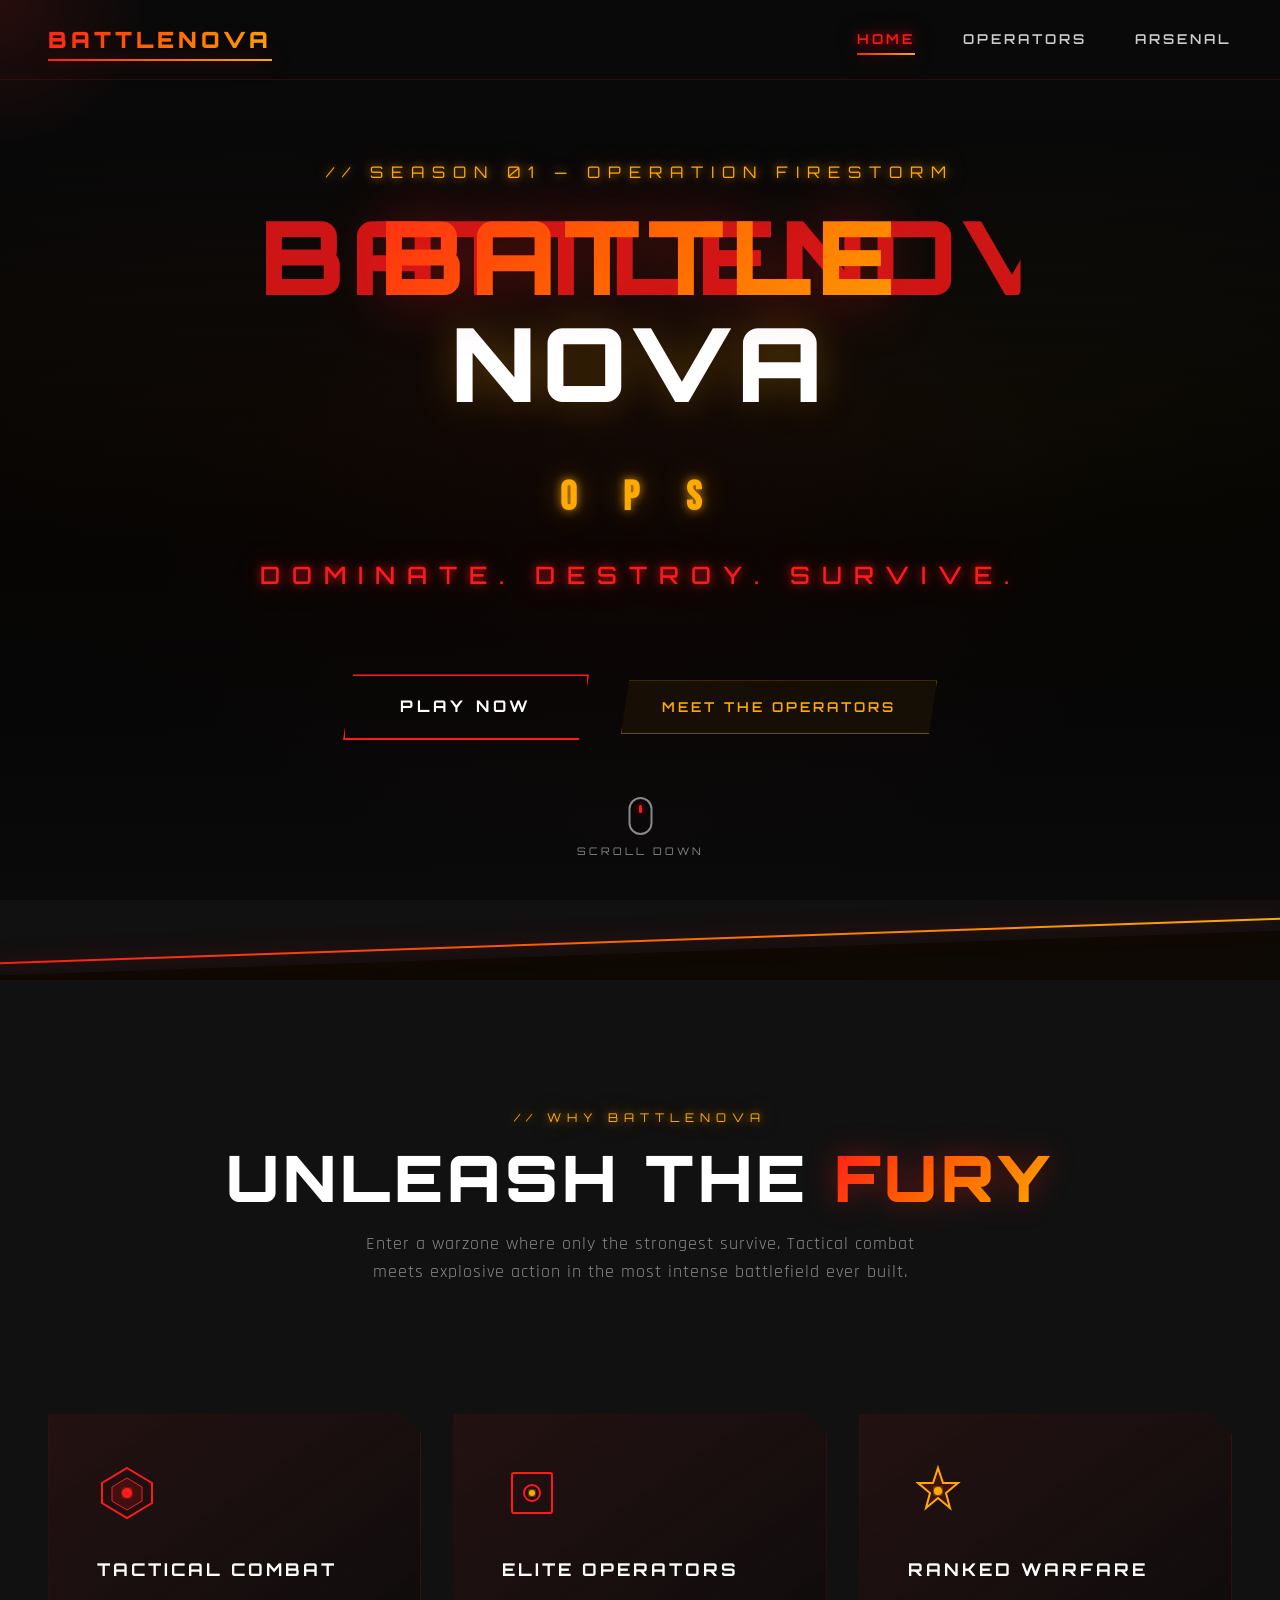
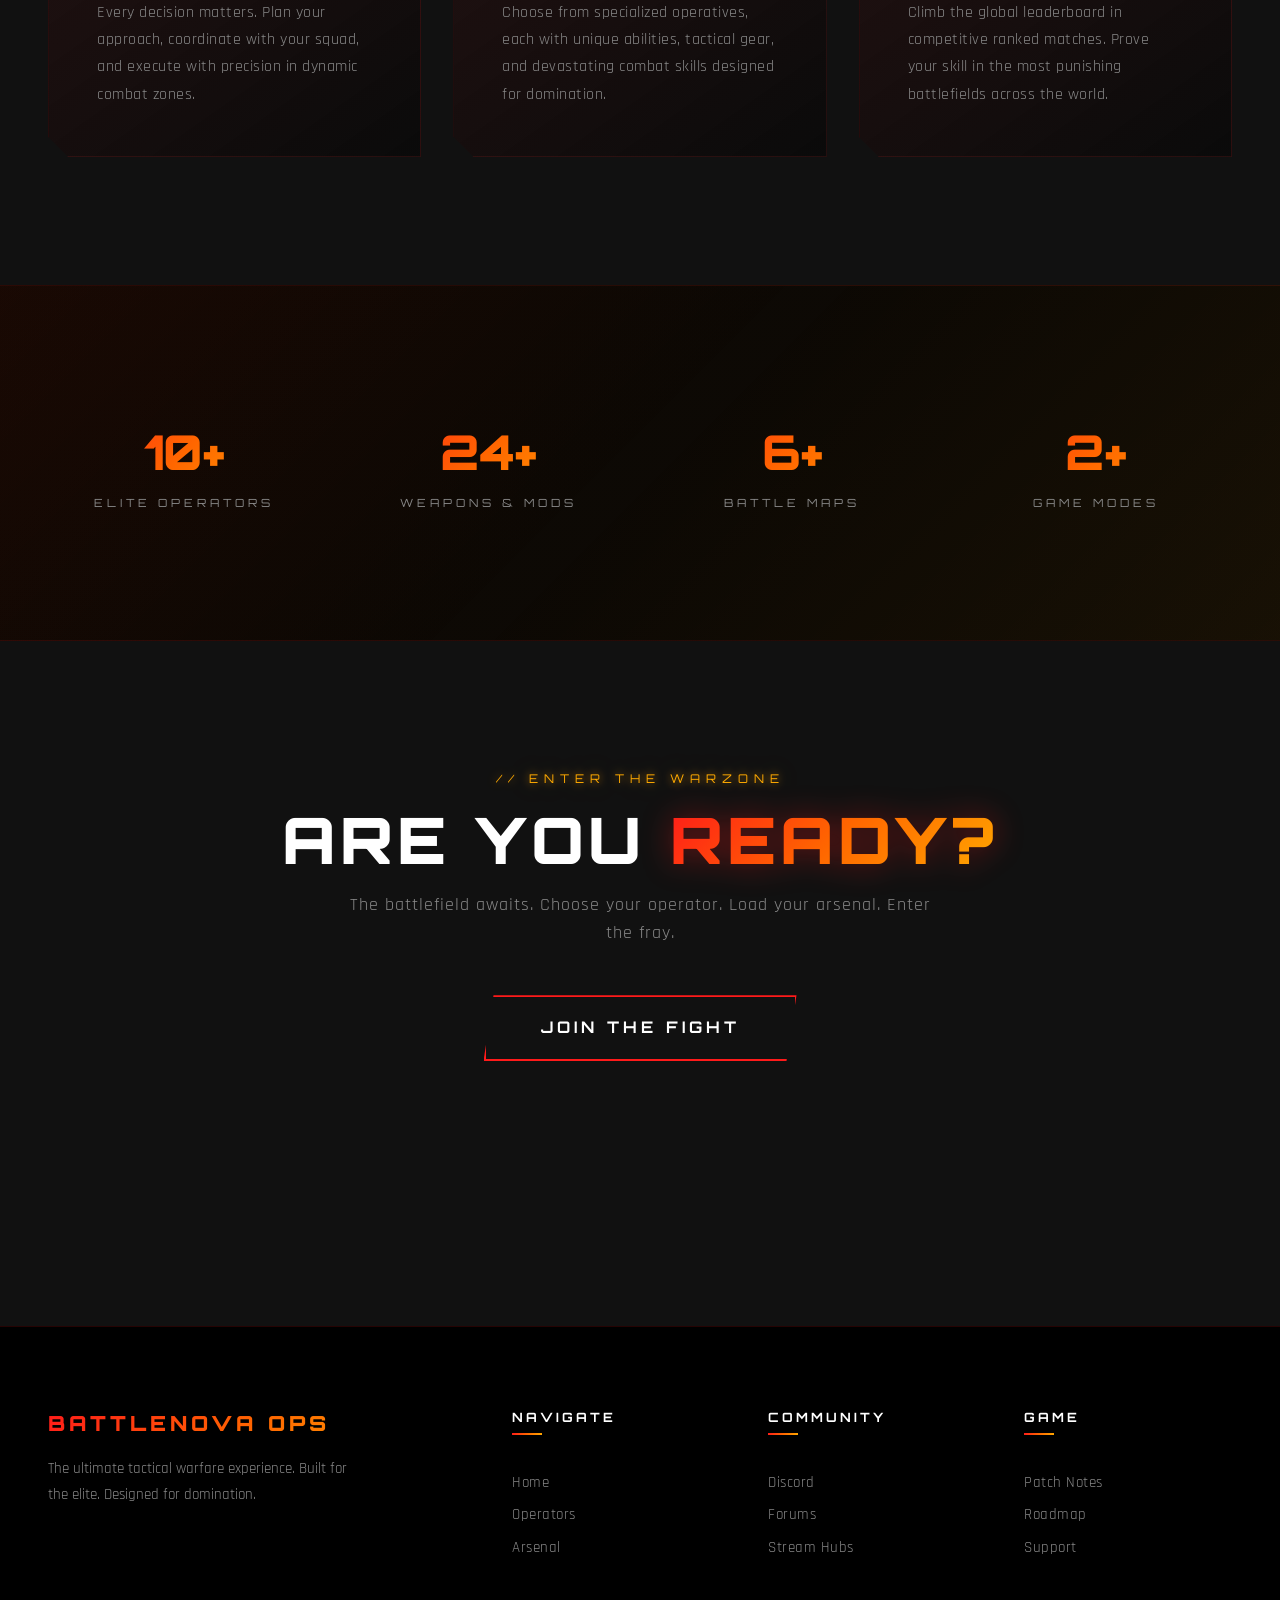
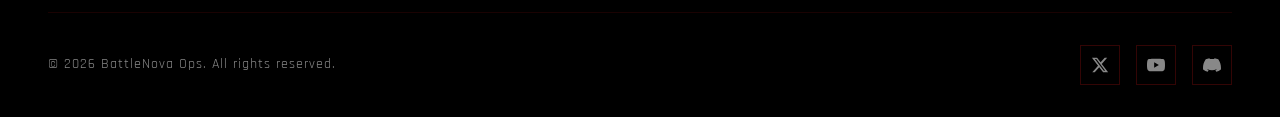
==== commit 6f775d74: "Add files via upload" ====
--- a/index.html
+++ b/index.html
@@ -1,13 +1,17 @@
 <!DOCTYPE html>
 <html lang="en">
+
 <head>
   <meta charset="UTF-8">
   <meta name="viewport" content="width=device-width, initial-scale=1.0">
-  <meta name="description" content="BattleNova Ops — An ultra-intense futuristic tactical shooter. Dominate. Destroy. Survive.">
+  <meta name="description"
+    content="BattleNova Ops — An ultra-intense futuristic tactical shooter. Dominate. Destroy. Survive.">
   <title>BattleNova Ops — Dominate. Destroy. Survive.</title>
   <link rel="stylesheet" href="styles.css">
-  <link rel="icon" href="data:image/svg+xml,<svg xmlns='http://www.w3.org/2000/svg' viewBox='0 0 100 100'><text y='.9em' font-size='90'>🔥</text></svg>">
+  <link rel="icon"
+    href="data:image/svg+xml,<svg xmlns='http://www.w3.org/2000/svg' viewBox='0 0 100 100'><text y='.9em' font-size='90'>🔥</text></svg>">
 </head>
+
 <body class="animated-bg">
   <!-- Cursor Glow -->
   <div class="cursor-glow" id="cursorGlow"></div>
@@ -72,7 +76,8 @@
     <div class="section-header reveal">
       <span class="section-label">// WHY BATTLENOVA</span>
       <h2 class="section-title">UNLEASH THE <span class="highlight">FURY</span></h2>
-      <p class="section-desc">Enter a warzone where only the strongest survive. Tactical combat meets explosive action in the most intense battlefield ever built.</p>
+      <p class="section-desc">Enter a warzone where only the strongest survive. Tactical combat meets explosive action
+        in the most intense battlefield ever built.</p>
     </div>
 
     <div class="features-grid">
@@ -80,58 +85,84 @@
       <div class="feature-card reveal">
         <div class="feature-icon">
           <svg viewBox="0 0 60 60" fill="none" xmlns="http://www.w3.org/2000/svg">
-            <path d="M30 5L55 20V40L30 55L5 40V20L30 5Z" stroke="url(#grad1)" stroke-width="2" fill="none"/>
-            <path d="M30 15L45 24V38L30 47L15 38V24L30 15Z" fill="rgba(255,26,26,0.15)" stroke="url(#grad1)" stroke-width="1"/>
-            <circle cx="30" cy="30" r="5" fill="#ff1a1a" filter="url(#glow)"/>
+            <path d="M30 5L55 20V40L30 55L5 40V20L30 5Z" stroke="url(#grad1)" stroke-width="2" fill="none" />
+            <path d="M30 15L45 24V38L30 47L15 38V24L30 15Z" fill="rgba(255,26,26,0.15)" stroke="url(#grad1)"
+              stroke-width="1" />
+            <circle cx="30" cy="30" r="5" fill="#ff1a1a" filter="url(#glow)" />
             <defs>
               <linearGradient id="grad1" x1="5" y1="5" x2="55" y2="55">
-                <stop stop-color="#ff1a1a"/><stop offset="1" stop-color="#ffaa00"/>
+                <stop stop-color="#ff1a1a" />
+                <stop offset="1" stop-color="#ffaa00" />
               </linearGradient>
-              <filter id="glow"><feGaussianBlur stdDeviation="2" result="blur"/><feMerge><feMergeNode in="blur"/><feMergeNode in="SourceGraphic"/></feMerge></filter>
+              <filter id="glow">
+                <feGaussianBlur stdDeviation="2" result="blur" />
+                <feMerge>
+                  <feMergeNode in="blur" />
+                  <feMergeNode in="SourceGraphic" />
+                </feMerge>
+              </filter>
             </defs>
           </svg>
         </div>
         <h3>Tactical Combat</h3>
-        <p>Every decision matters. Plan your approach, coordinate with your squad, and execute with precision in dynamic combat zones.</p>
+        <p>Every decision matters. Plan your approach, coordinate with your squad, and execute with precision in dynamic
+          combat zones.</p>
       </div>
 
       <!-- Feature 2 -->
       <div class="feature-card reveal">
         <div class="feature-icon">
           <svg viewBox="0 0 60 60" fill="none" xmlns="http://www.w3.org/2000/svg">
-            <rect x="10" y="10" width="40" height="40" stroke="url(#grad2)" stroke-width="2" rx="2" fill="none"/>
-            <line x1="10" y1="30" x2="50" y2="30" stroke="url(#grad2)" stroke-width="1" opacity="0.5"/>
-            <line x1="30" y1="10" x2="30" y2="50" stroke="url(#grad2)" stroke-width="1" opacity="0.5"/>
-            <circle cx="30" cy="30" r="8" stroke="#ff1a1a" stroke-width="2" fill="none"/>
-            <circle cx="30" cy="30" r="3" fill="#ffaa00" filter="url(#glow2)"/>
+            <rect x="10" y="10" width="40" height="40" stroke="url(#grad2)" stroke-width="2" rx="2" fill="none" />
+            <line x1="10" y1="30" x2="50" y2="30" stroke="url(#grad2)" stroke-width="1" opacity="0.5" />
+            <line x1="30" y1="10" x2="30" y2="50" stroke="url(#grad2)" stroke-width="1" opacity="0.5" />
+            <circle cx="30" cy="30" r="8" stroke="#ff1a1a" stroke-width="2" fill="none" />
+            <circle cx="30" cy="30" r="3" fill="#ffaa00" filter="url(#glow2)" />
             <defs>
               <linearGradient id="grad2" x1="10" y1="10" x2="50" y2="50">
-                <stop stop-color="#ff1a1a"/><stop offset="1" stop-color="#ffaa00"/>
+                <stop stop-color="#ff1a1a" />
+                <stop offset="1" stop-color="#ffaa00" />
               </linearGradient>
-              <filter id="glow2"><feGaussianBlur stdDeviation="2" result="blur"/><feMerge><feMergeNode in="blur"/><feMergeNode in="SourceGraphic"/></feMerge></filter>
+              <filter id="glow2">
+                <feGaussianBlur stdDeviation="2" result="blur" />
+                <feMerge>
+                  <feMergeNode in="blur" />
+                  <feMergeNode in="SourceGraphic" />
+                </feMerge>
+              </filter>
             </defs>
           </svg>
         </div>
         <h3>Elite Operators</h3>
-        <p>Choose from specialized operatives, each with unique abilities, tactical gear, and devastating combat skills designed for domination.</p>
+        <p>Choose from specialized operatives, each with unique abilities, tactical gear, and devastating combat skills
+          designed for domination.</p>
       </div>
 
       <!-- Feature 3 -->
       <div class="feature-card reveal">
         <div class="feature-icon">
           <svg viewBox="0 0 60 60" fill="none" xmlns="http://www.w3.org/2000/svg">
-            <path d="M30 5L35 20H50L38 30L42 45L30 35L18 45L22 30L10 20H25L30 5Z" fill="rgba(255,26,26,0.15)" stroke="url(#grad3)" stroke-width="2"/>
-            <circle cx="30" cy="28" r="4" fill="#ffaa00" filter="url(#glow3)"/>
+            <path d="M30 5L35 20H50L38 30L42 45L30 35L18 45L22 30L10 20H25L30 5Z" fill="rgba(255,26,26,0.15)"
+              stroke="url(#grad3)" stroke-width="2" />
+            <circle cx="30" cy="28" r="4" fill="#ffaa00" filter="url(#glow3)" />
             <defs>
               <linearGradient id="grad3" x1="10" y1="5" x2="50" y2="45">
-                <stop stop-color="#ffaa00"/><stop offset="1" stop-color="#ff1a1a"/>
+                <stop stop-color="#ffaa00" />
+                <stop offset="1" stop-color="#ff1a1a" />
               </linearGradient>
-              <filter id="glow3"><feGaussianBlur stdDeviation="2" result="blur"/><feMerge><feMergeNode in="blur"/><feMergeNode in="SourceGraphic"/></feMerge></filter>
+              <filter id="glow3">
+                <feGaussianBlur stdDeviation="2" result="blur" />
+                <feMerge>
+                  <feMergeNode in="blur" />
+                  <feMergeNode in="SourceGraphic" />
+                </feMerge>
+              </filter>
             </defs>
           </svg>
         </div>
         <h3>Ranked Warfare</h3>
-        <p>Climb the global leaderboard in competitive ranked matches. Prove your skill in the most punishing battlefields across the world.</p>
+        <p>Climb the global leaderboard in competitive ranked matches. Prove your skill in the most punishing
+          battlefields across the world.</p>
       </div>
     </div>
   </section>
@@ -163,7 +194,8 @@
     <div class="section-header reveal">
       <span class="section-label">// ENTER THE WARZONE</span>
       <h2 class="section-title">ARE YOU <span class="highlight">READY?</span></h2>
-      <p class="section-desc" style="margin-bottom:3rem;">The battlefield awaits. Choose your operator. Load your arsenal. Enter the fray.</p>
+      <p class="section-desc" style="margin-bottom:3rem;">The battlefield awaits. Choose your operator. Load your
+        arsenal. Enter the fray.</p>
       <a href="operators.html" class="cta-btn">JOIN THE FIGHT</a>
     </div>
   </section>
@@ -198,18 +230,50 @@
       <p>&copy; 2026 BattleNova Ops. All rights reserved.</p>
       <div class="footer-socials">
         <a href="#" aria-label="Twitter">
-          <svg width="18" height="18" viewBox="0 0 24 24" fill="currentColor"><path d="M18.244 2.25h3.308l-7.227 8.26 8.502 11.24H16.17l-5.214-6.817L4.99 21.75H1.68l7.73-8.835L1.254 2.25H8.08l4.713 6.231zm-1.161 17.52h1.833L7.084 4.126H5.117z"/></svg>
+          <svg width="18" height="18" viewBox="0 0 24 24" fill="currentColor">
+            <path
+              d="M18.244 2.25h3.308l-7.227 8.26 8.502 11.24H16.17l-5.214-6.817L4.99 21.75H1.68l7.73-8.835L1.254 2.25H8.08l4.713 6.231zm-1.161 17.52h1.833L7.084 4.126H5.117z" />
+          </svg>
         </a>
         <a href="#" aria-label="YouTube">
-          <svg width="18" height="18" viewBox="0 0 24 24" fill="currentColor"><path d="M23.498 6.186a3.016 3.016 0 0 0-2.122-2.136C19.505 3.545 12 3.545 12 3.545s-7.505 0-9.377.505A3.017 3.017 0 0 0 .502 6.186C0 8.07 0 12 0 12s0 3.93.502 5.814a3.016 3.016 0 0 0 2.122 2.136c1.871.505 9.376.505 9.376.505s7.505 0 9.377-.505a3.015 3.015 0 0 0 2.122-2.136C24 15.93 24 12 24 12s0-3.93-.502-5.814zM9.545 15.568V8.432L15.818 12l-6.273 3.568z"/></svg>
+          <svg width="18" height="18" viewBox="0 0 24 24" fill="currentColor">
+            <path
+              d="M23.498 6.186a3.016 3.016 0 0 0-2.122-2.136C19.505 3.545 12 3.545 12 3.545s-7.505 0-9.377.505A3.017 3.017 0 0 0 .502 6.186C0 8.07 0 12 0 12s0 3.93.502 5.814a3.016 3.016 0 0 0 2.122 2.136c1.871.505 9.376.505 9.376.505s7.505 0 9.377-.505a3.015 3.015 0 0 0 2.122-2.136C24 15.93 24 12 24 12s0-3.93-.502-5.814zM9.545 15.568V8.432L15.818 12l-6.273 3.568z" />
+          </svg>
         </a>
         <a href="#" aria-label="Discord">
-          <svg width="18" height="18" viewBox="0 0 24 24" fill="currentColor"><path d="M20.317 4.3698a19.7913 19.7913 0 00-4.8851-1.5152.0741.0741 0 00-.0785.0371c-.211.3753-.4447.8648-.6083 1.2495-1.8447-.2762-3.68-.2762-5.4868 0-.1636-.3933-.4058-.8742-.6177-1.2495a.077.077 0 00-.0785-.037 19.7363 19.7363 0 00-4.8852 1.515.0699.0699 0 00-.0321.0277C.5334 9.0458-.319 13.5799.0992 18.0578a.0824.0824 0 00.0312.0561c2.0528 1.5076 4.0413 2.4228 5.9929 3.0294a.0777.0777 0 00.0842-.0276c.4616-.6304.8731-1.2952 1.226-1.9942a.076.076 0 00-.0416-.1057c-.6528-.2476-1.2743-.5495-1.8722-.8923a.077.077 0 01-.0076-.1277c.1258-.0943.2517-.1923.3718-.2914a.0743.0743 0 01.0776-.0105c3.9278 1.7933 8.18 1.7933 12.0614 0a.0739.0739 0 01.0785.0095c.1202.099.246.1981.3728.2924a.077.077 0 01-.0066.1276 12.2986 12.2986 0 01-1.873.8914.0766.0766 0 00-.0407.1067c.3604.698.7719 1.3628 1.225 1.9932a.076.076 0 00.0842.0286c1.961-.6067 3.9495-1.5219 6.0023-3.0294a.077.077 0 00.0313-.0552c.5004-5.177-.8382-9.6739-3.5485-13.6604a.061.061 0 00-.0312-.0286z"/></svg>
+          <svg width="18" height="18" viewBox="0 0 24 24" fill="currentColor">
+            <path
+              d="M20.317 4.3698a19.7913 19.7913 0 00-4.8851-1.5152.0741.0741 0 00-.0785.0371c-.211.3753-.4447.8648-.6083 1.2495-1.8447-.2762-3.68-.2762-5.4868 0-.1636-.3933-.4058-.8742-.6177-1.2495a.077.077 0 00-.0785-.037 19.7363 19.7363 0 00-4.8852 1.515.0699.0699 0 00-.0321.0277C.5334 9.0458-.319 13.5799.0992 18.0578a.0824.0824 0 00.0312.0561c2.0528 1.5076 4.0413 2.4228 5.9929 3.0294a.0777.0777 0 00.0842-.0276c.4616-.6304.8731-1.2952 1.226-1.9942a.076.076 0 00-.0416-.1057c-.6528-.2476-1.2743-.5495-1.8722-.8923a.077.077 0 01-.0076-.1277c.1258-.0943.2517-.1923.3718-.2914a.0743.0743 0 01.0776-.0105c3.9278 1.7933 8.18 1.7933 12.0614 0a.0739.0739 0 01.0785.0095c.1202.099.246.1981.3728.2924a.077.077 0 01-.0066.1276 12.2986 12.2986 0 01-1.873.8914.0766.0766 0 00-.0407.1067c.3604.698.7719 1.3628 1.225 1.9932a.076.076 0 00.0842.0286c1.961-.6067 3.9495-1.5219 6.0023-3.0294a.077.077 0 00.0313-.0552c.5004-5.177-.8382-9.6739-3.5485-13.6604a.061.061 0 00-.0312-.0286z" />
+          </svg>
         </a>
       </div>
     </div>
   </footer>
 
   <script src="main.js"></script>
+
+  <!-- Landbot Chatbot -->
+  <script>
+    window.addEventListener('mouseover', initLandbot, { once: true });
+    window.addEventListener('touchstart', initLandbot, { once: true });
+    var myLandbot;
+    function initLandbot() {
+      if (!myLandbot) {
+        var s = document.createElement('script');
+        s.type = "module";
+        s.async = true;
+        s.addEventListener('load', function () {
+          var myLandbot = new Landbot.Livechat({
+            configUrl: 'https://storage.googleapis.com/landbot.online/v3/H-3420274-P9UWY4GQL9WHH8Y0/index.json',
+          });
+        });
+        s.src = 'https://cdn.landbot.io/landbot-3/landbot-3.0.0.mjs';
+        var x = document.getElementsByTagName('script')[0];
+        x.parentNode.insertBefore(s, x);
+      }
+    }
+  </script>
 </body>
-</html>
+
+</html>
